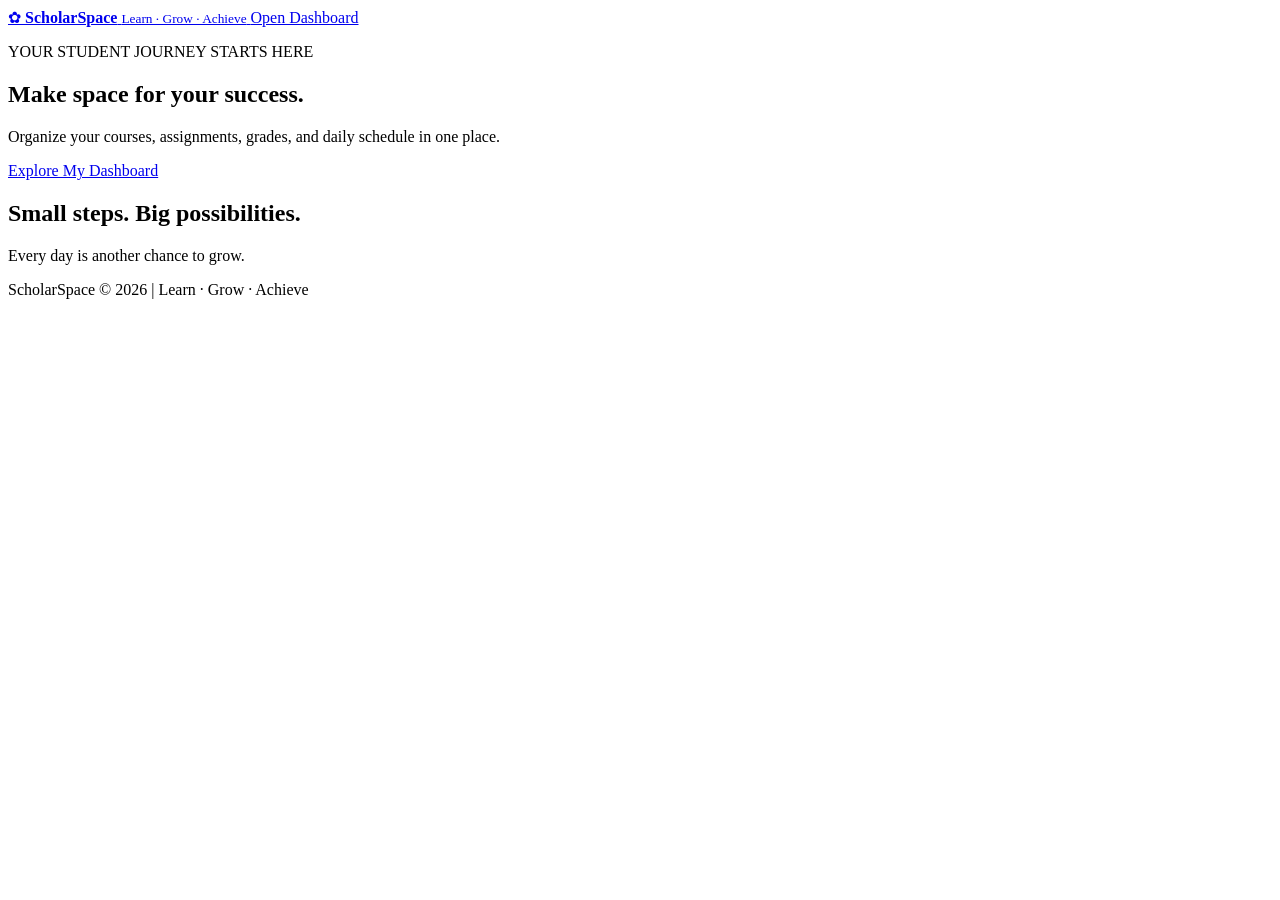
==== index.html @ 622e7e74 "Create ScholarSpace home page structure" ====
<!DOCTYPE html>
<html lang="en">
<head>
    <meta charset="UTF-8">
    <meta name="viewport" content="width=device-width, initial-scale=1.0">
    <title>ScholarSpace | Home</title>
    <link rel="stylesheet" href="style.css">
</head>
<body class="home-page">

    <header class="home-header">
        <a href="index.html" class="brand">
            <span class="brand-icon">✿</span>
            <span>
                <strong>ScholarSpace</strong>
                <small>Learn · Grow · Achieve</small>
            </span>
        </a>

        <a href="dashboard.html" class="nav-button">
            Open Dashboard
        </a>
    </header>

    <main class="home-hero">
        <section class="hero-text">
            <p class="eyebrow">YOUR STUDENT JOURNEY STARTS HERE</p>

            <h1>Make space for your success.</h1>

            <p>
                Organize your courses, assignments, grades, and
                daily schedule in one place.
            </p>

            <a href="dashboard.html" class="primary-button">
                Explore My Dashboard
            </a>
        </section>

        <section class="hero-visual">
            <h2>Small steps. Big possibilities.</h2>
            <p>Every day is another chance to grow.</p>
        </section>
    </main>

    <footer class="home-footer">
        <p>ScholarSpace © 2026 | Learn · Grow · Achieve</p>
    </footer>

</body>
</html>
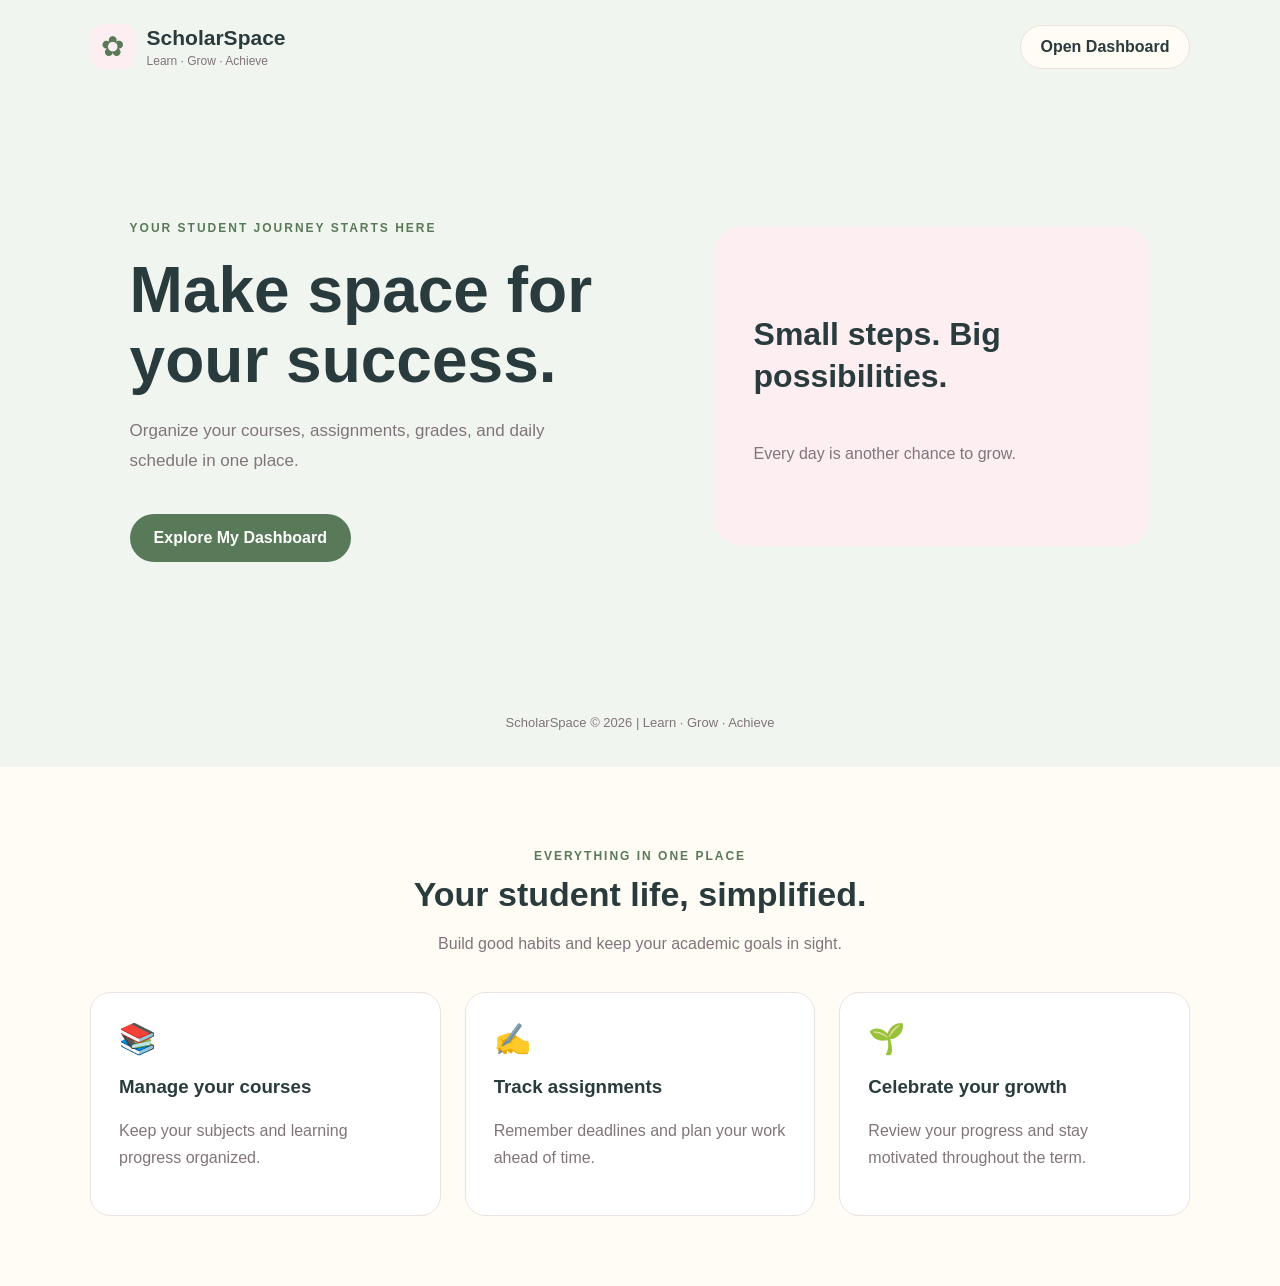
==== commit 305d12d4: "Add home page features and footer" ====
--- a/index.html
+++ b/index.html
@@ -48,6 +48,33 @@
     <footer class="home-footer">
         <p>ScholarSpace © 2026 | Learn · Grow · Achieve</p>
     </footer>
+    <section class="home-features">
+    <div class="section-heading">
+        <p class="eyebrow">EVERYTHING IN ONE PLACE</p>
+        <h2>Your student life, simplified.</h2>
+        <p>Build good habits and keep your academic goals in sight.</p>
+    </div>
+
+    <div class="feature-grid">
+        <article class="feature-card">
+            <span class="feature-icon">📚</span>
+            <h3>Manage your courses</h3>
+            <p>Keep your subjects and learning progress organized.</p>
+        </article>
+
+        <article class="feature-card">
+            <span class="feature-icon">✍️</span>
+            <h3>Track assignments</h3>
+            <p>Remember deadlines and plan your work ahead of time.</p>
+        </article>
+
+        <article class="feature-card">
+            <span class="feature-icon">🌱</span>
+            <h3>Celebrate your growth</h3>
+            <p>Review your progress and stay motivated throughout the term.</p>
+        </article>
+    </div>
+</section>
 
 </body>
 </html>
--- a/style.css
+++ b/style.css
@@ -0,0 +1,205 @@
+/* ScholarSpace — Shared Styles */
+
+:root {
+    --background: #F1F5EF;
+    --cream: #FFFCF5;
+    --blush: #FCEEF1;
+    --sage: #587A58;
+    --text: #293B3C;
+    --muted: #81747A;
+    --border: #EAE3DF;
+}
+
+* {
+    box-sizing: border-box;
+}
+
+body {
+    margin: 0;
+    font-family: Arial, sans-serif;
+    background-color: var(--background);
+    color: var(--text);
+}
+
+a {
+    text-decoration: none;
+    color: inherit;
+}
+
+/* Home page header */
+
+.home-header {
+    display: flex;
+    justify-content: space-between;
+    align-items: center;
+    padding: 24px 7%;
+}
+
+.brand {
+    display: flex;
+    align-items: center;
+    gap: 12px;
+}
+
+.brand-icon {
+    display: flex;
+    align-items: center;
+    justify-content: center;
+    width: 45px;
+    height: 45px;
+    border-radius: 14px;
+    background-color: var(--blush);
+    color: var(--sage);
+    font-size: 28px;
+}
+
+.brand strong {
+    display: block;
+    font-size: 21px;
+}
+
+.brand small {
+    display: block;
+    margin-top: 4px;
+    color: var(--muted);
+    font-size: 12px;
+}
+
+.nav-button {
+    padding: 12px 20px;
+    border: 1px solid var(--border);
+    border-radius: 25px;
+    background-color: var(--cream);
+    font-weight: bold;
+    transition: background-color 0.2s ease;
+}
+
+.nav-button:hover {
+    background-color: var(--blush);
+}
+/* Home page welcome section */
+
+.home-hero {
+    display: grid;
+    grid-template-columns: 1.1fr 0.9fr;
+    align-items: center;
+    gap: 50px;
+    max-width: 1200px;
+    min-height: 65vh;
+    margin: 0 auto;
+    padding: 60px 7%;
+}
+
+.eyebrow {
+    color: var(--sage);
+    font-size: 12px;
+    font-weight: bold;
+    letter-spacing: 2px;
+}
+
+.hero-text h1 {
+    max-width: 550px;
+    margin: 20px 0;
+    font-size: clamp(38px, 5vw, 64px);
+    line-height: 1.1;
+}
+
+.hero-text > p:not(.eyebrow) {
+    max-width: 470px;
+    color: var(--muted);
+    font-size: 17px;
+    line-height: 1.8;
+}
+
+.primary-button {
+    display: inline-block;
+    margin-top: 20px;
+    padding: 15px 24px;
+    border-radius: 30px;
+    background-color: var(--sage);
+    color: white;
+    font-weight: bold;
+    transition: transform 0.2s ease;
+}
+
+.primary-button:hover {
+    transform: translateY(-3px);
+}
+
+.hero-visual {
+    display: flex;
+    flex-direction: column;
+    justify-content: center;
+    min-height: 320px;
+    padding: 40px;
+    border-radius: 28px;
+    background-color: var(--blush);
+}
+
+.hero-visual h2 {
+    max-width: 300px;
+    font-size: 32px;
+    line-height: 1.3;
+}
+
+.hero-visual p {
+    color: var(--muted);
+    line-height: 1.7;
+}
+/* Home page feature cards and footer */
+
+.home-features {
+    padding: 70px 7%;
+    background-color: var(--cream);
+}
+
+.section-heading {
+    max-width: 650px;
+    margin: 0 auto 35px;
+    text-align: center;
+}
+
+.section-heading h2 {
+    margin: 12px 0;
+    font-size: 34px;
+}
+
+.section-heading > p:last-child {
+    color: var(--muted);
+    line-height: 1.7;
+}
+
+.feature-grid {
+    display: grid;
+    grid-template-columns: repeat(3, minmax(0, 1fr));
+    gap: 24px;
+    max-width: 1100px;
+    margin: 0 auto;
+}
+
+.feature-card {
+    padding: 28px;
+    border: 1px solid var(--border);
+    border-radius: 20px;
+    background-color: white;
+}
+
+.feature-icon {
+    font-size: 30px;
+}
+
+.feature-card h3 {
+    margin-top: 20px;
+}
+
+.feature-card p {
+    color: var(--muted);
+    line-height: 1.7;
+}
+
+.home-footer {
+    padding: 24px;
+    color: var(--muted);
+    text-align: center;
+    font-size: 13px;
+}
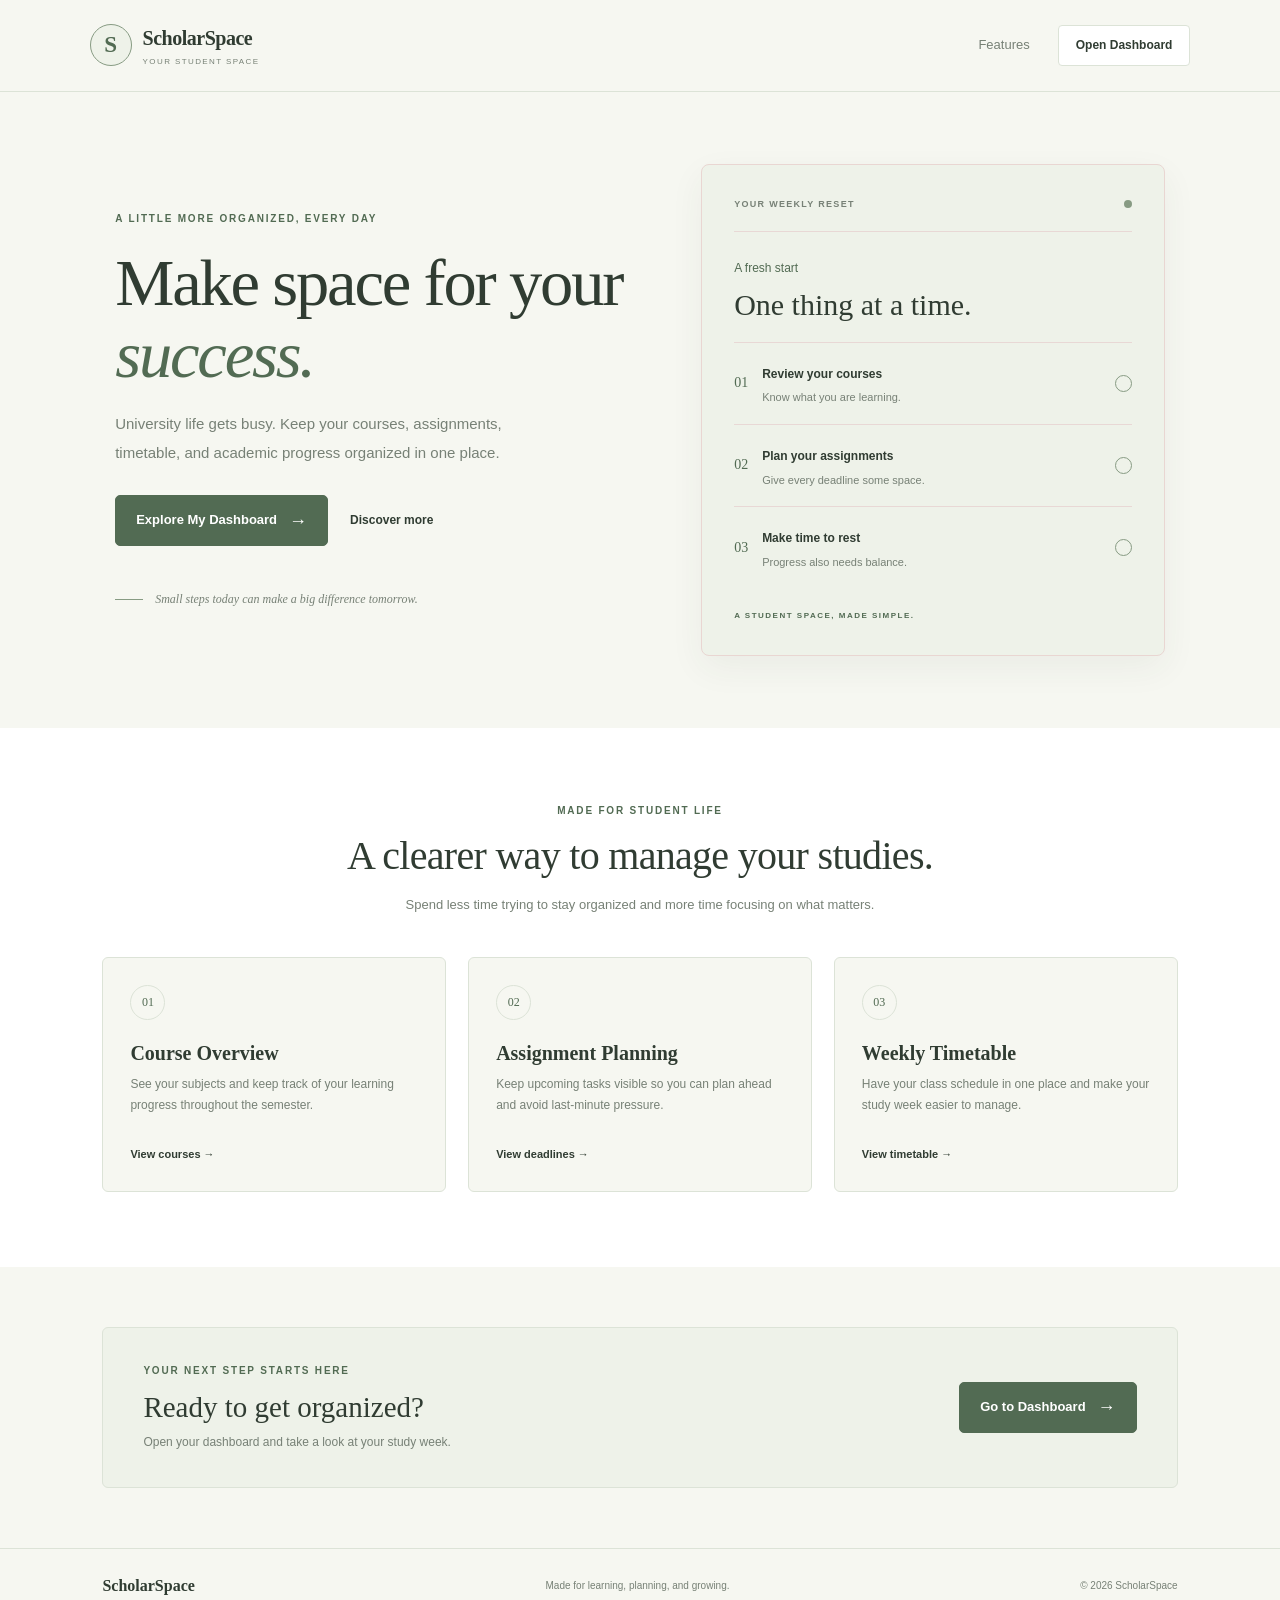
==== commit d325a927: "Update website theme to sage green" ====
--- a/index.html
+++ b/index.html
@@ -4,6 +4,7 @@
 <head>
     <meta charset="UTF-8">
     <meta name="viewport" content="width=device-width, initial-scale=1.0">
+    <meta name="description" content="ScholarSpace helps students organize courses, assignments, and academic goals.">
     <title>ScholarSpace | Home</title>
     <link rel="stylesheet" href="style.css">
 </head>
@@ -11,70 +12,153 @@
 
     <header class="home-header">
         <a href="index.html" class="brand">
-            <span class="brand-icon">✿</span>
-            <span>
+            <span class="brand-mark">S</span>
+            <span class="brand-copy">
                 <strong>ScholarSpace</strong>
-                <small>Learn · Grow · Achieve</small>
+                <small>YOUR STUDENT SPACE</small>
             </span>
         </a>
 
-        <a href="dashboard.html" class="nav-button">
-            Open Dashboard
-        </a>
+        <nav class="home-nav" aria-label="Main navigation">
+            <a href="#features">Features</a>
+            <a href="dashboard.html" class="nav-button">Open Dashboard</a>
+        </nav>
     </header>
 
-    <main class="home-hero">
-        <section class="hero-text">
-            <p class="eyebrow">YOUR STUDENT JOURNEY STARTS HERE</p>
+    <main>
+        <section class="home-hero">
+            <div class="hero-text">
+                <p class="eyebrow">A LITTLE MORE ORGANIZED, EVERY DAY</p>
 
-            <h1>Make space for your success.</h1>
+                <h1>Make space for your <span>success.</span></h1>
 
-            <p>
-                Organize your courses, assignments, grades, and
-                daily schedule in one place.
-            </p>
+                <p class="hero-description">
+                    University life gets busy. Keep your courses, assignments,
+                    timetable, and academic progress organized in one place.
+                </p>
 
-            <a href="dashboard.html" class="primary-button">
-                Explore My Dashboard
-            </a>
+                <div class="hero-actions">
+                    <a href="dashboard.html" class="primary-button">
+                        Explore My Dashboard
+                        <span aria-hidden="true">&rarr;</span>
+                    </a>
+                    <a href="#features" class="text-link">Discover more</a>
+                </div>
+
+                <div class="hero-note">
+                    <span class="note-line"></span>
+                    <p>Small steps today can make a big difference tomorrow.</p>
+                </div>
+            </div>
+
+            <div class="hero-visual">
+                <div class="visual-topline">
+                    <span>YOUR WEEKLY RESET</span>
+                    <span class="status-dot"></span>
+                </div>
+
+                <div class="visual-heading">
+                    <p>A fresh start</p>
+                    <h2>One thing at a time.</h2>
+                </div>
+
+                <div class="visual-task">
+                    <span class="task-number">01</span>
+                    <div>
+                        <strong>Review your courses</strong>
+                        <p>Know what you are learning.</p>
+                    </div>
+                    <span class="task-check" aria-hidden="true"></span>
+                </div>
+
+                <div class="visual-task">
+                    <span class="task-number">02</span>
+                    <div>
+                        <strong>Plan your assignments</strong>
+                        <p>Give every deadline some space.</p>
+                    </div>
+                    <span class="task-check" aria-hidden="true"></span>
+                </div>
+
+                <div class="visual-task">
+                    <span class="task-number">03</span>
+                    <div>
+                        <strong>Make time to rest</strong>
+                        <p>Progress also needs balance.</p>
+                    </div>
+                    <span class="task-check" aria-hidden="true"></span>
+                </div>
+
+                <p class="visual-footer">A STUDENT SPACE, MADE SIMPLE.</p>
+            </div>
         </section>
 
-        <section class="hero-visual">
-            <h2>Small steps. Big possibilities.</h2>
-            <p>Every day is another chance to grow.</p>
+        <section class="home-features" id="features">
+            <div class="section-heading">
+                <p class="eyebrow">MADE FOR STUDENT LIFE</p>
+                <h2>A clearer way to manage your studies.</h2>
+                <p>
+                    Spend less time trying to stay organized and more time
+                    focusing on what matters.
+                </p>
+            </div>
+
+            <div class="feature-grid">
+                <article class="feature-card">
+                    <span class="feature-number">01</span>
+                    <h3>Course Overview</h3>
+                    <p>
+                        See your subjects and keep track of your learning
+                        progress throughout the semester.
+                    </p>
+                    <a href="dashboard.html#courses" class="feature-link">
+                        View courses &rarr;
+                    </a>
+                </article>
+
+                <article class="feature-card">
+                    <span class="feature-number">02</span>
+                    <h3>Assignment Planning</h3>
+                    <p>
+                        Keep upcoming tasks visible so you can plan ahead
+                        and avoid last-minute pressure.
+                    </p>
+                    <a href="dashboard.html#assignments" class="feature-link">
+                        View deadlines &rarr;
+                    </a>
+                </article>
+
+                <article class="feature-card">
+                    <span class="feature-number">03</span>
+                    <h3>Weekly Timetable</h3>
+                    <p>
+                        Have your class schedule in one place and make
+                        your study week easier to manage.
+                    </p>
+                    <a href="dashboard.html#timetable" class="feature-link">
+                        View timetable &rarr;
+                    </a>
+                </article>
+            </div>
+        </section>
+
+        <section class="home-cta">
+            <div>
+                <p class="eyebrow">YOUR NEXT STEP STARTS HERE</p>
+                <h2>Ready to get organized?</h2>
+                <p>Open your dashboard and take a look at your study week.</p>
+            </div>
+            <a href="dashboard.html" class="primary-button">
+                Go to Dashboard <span aria-hidden="true">&rarr;</span>
+            </a>
         </section>
     </main>
 
     <footer class="home-footer">
-        <p>ScholarSpace © 2026 | Learn · Grow · Achieve</p>
+        <a href="index.html" class="footer-brand">ScholarSpace</a>
+        <p>Made for learning, planning, and growing.</p>
+        <span>&copy; 2026 ScholarSpace</span>
     </footer>
-    <section class="home-features">
-    <div class="section-heading">
-        <p class="eyebrow">EVERYTHING IN ONE PLACE</p>
-        <h2>Your student life, simplified.</h2>
-        <p>Build good habits and keep your academic goals in sight.</p>
-    </div>
-
-    <div class="feature-grid">
-        <article class="feature-card">
-            <span class="feature-icon">📚</span>
-            <h3>Manage your courses</h3>
-            <p>Keep your subjects and learning progress organized.</p>
-        </article>
-
-        <article class="feature-card">
-            <span class="feature-icon">✍️</span>
-            <h3>Track assignments</h3>
-            <p>Remember deadlines and plan your work ahead of time.</p>
-        </article>
-
-        <article class="feature-card">
-            <span class="feature-icon">🌱</span>
-            <h3>Celebrate your growth</h3>
-            <p>Review your progress and stay motivated throughout the term.</p>
-        </article>
-    </div>
-</section>
 
 </body>
 </html>
--- a/style.css
+++ b/style.css
@@ -1,205 +1,1424 @@
-/* ScholarSpace — Shared Styles */
+
+/* ========================================
+   SCHOLARSPACE
+   Warm cream and blush pink theme
+   ======================================== */
 
 :root {
-    --background: #F1F5EF;
-    --cream: #FFFCF5;
-    --blush: #FCEEF1;
-    --sage: #587A58;
-    --text: #293B3C;
-    --muted: #81747A;
-    --border: #EAE3DF;
+    --cream: #F6F7F1;
+    --cream-dark: #E8EDE3;
+    --blush: #DCE5D8;
+    --blush-light: #EEF2E9;
+    --rose: #879B83;
+    --rose-dark: #526B53;
+    --brown: #303C32;
+    --muted: #778176;
+    --border: #DCE3D7;
+    --white: #FFFFFF;
+    --success-bg: #E8EDE3;
+    --shadow: 0 12px 35px rgba(48, 60, 50, 0.06);
 }
 
 * {
     box-sizing: border-box;
 }
 
+html {
+    scroll-behavior: smooth;
+    scroll-padding-top: 24px;
+}
+
 body {
     margin: 0;
-    font-family: Arial, sans-serif;
-    background-color: var(--background);
-    color: var(--text);
+    font-family: Arial, Helvetica, sans-serif;
+    background-color: var(--cream);
+    color: var(--brown);
+    line-height: 1.6;
 }
 
 a {
+    color: inherit;
     text-decoration: none;
-    color: inherit;
-}
-
-/* Home page header */
+}
+
+button,
+input,
+textarea,
+select {
+    font: inherit;
+}
+
+a:focus-visible {
+    outline: 2px solid var(--rose-dark);
+    outline-offset: 4px;
+}
+
+h1,
+h2,
+h3,
+p {
+    overflow-wrap: break-word;
+}
+
+h1,
+h2,
+h3 {
+    line-height: 1.25;
+}
+
+p {
+    margin-top: 0;
+}
+
+.eyebrow {
+    margin: 0;
+    color: var(--rose-dark);
+    font-size: 10px;
+    font-weight: 700;
+    letter-spacing: 1.8px;
+}
+
+.primary-button {
+    display: inline-flex;
+    align-items: center;
+    justify-content: center;
+    gap: 12px;
+    padding: 14px 20px;
+    border: 1px solid var(--rose-dark);
+    border-radius: 5px;
+    background-color: var(--rose-dark);
+    color: var(--white);
+    font-size: 13px;
+    font-weight: 700;
+    transition: background-color 0.2s ease, transform 0.2s ease;
+}
+
+.primary-button:hover {
+    background-color: var(--brown);
+    border-color: var(--brown);
+    transform: translateY(-2px);
+}
+
+.primary-button span {
+    font-size: 18px;
+    line-height: 1;
+}
+
+.brand {
+    display: inline-flex;
+    align-items: center;
+    gap: 11px;
+}
+
+.brand-mark {
+    display: grid;
+    place-items: center;
+    width: 42px;
+    height: 42px;
+    border: 1px solid var(--rose);
+    border-radius: 50%;
+    background-color: var(--blush-light);
+    color: var(--rose-dark);
+    font-family: Georgia, "Times New Roman", serif;
+    font-size: 23px;
+    font-weight: 700;
+}
+
+.brand-copy strong,
+.brand-copy small {
+    display: block;
+}
+
+.brand-copy strong {
+    font-family: Georgia, "Times New Roman", serif;
+    font-size: 20px;
+    font-weight: 600;
+    letter-spacing: -0.5px;
+}
+
+.brand-copy small {
+    margin-top: 2px;
+    color: var(--muted);
+    font-size: 8px;
+    letter-spacing: 1.4px;
+}
+
+/* ========================================
+   HOME PAGE HEADER
+   ======================================== */
 
 .home-header {
     display: flex;
+    align-items: center;
     justify-content: space-between;
-    align-items: center;
-    padding: 24px 7%;
-}
-
-.brand {
-    display: flex;
-    align-items: center;
-    gap: 12px;
-}
-
-.brand-icon {
-    display: flex;
+    gap: 24px;
+    padding: 22px 7%;
+    border-bottom: 1px solid var(--border);
+    background-color: var(--cream);
+}
+
+.home-nav {
+    display: flex;
+    align-items: center;
+    gap: 28px;
+}
+
+.home-nav > a:first-child {
+    color: var(--muted);
+    font-size: 13px;
+}
+
+.home-nav > a:first-child:hover {
+    color: var(--rose-dark);
+}
+
+.nav-button {
+    display: inline-flex;
     align-items: center;
     justify-content: center;
-    width: 45px;
-    height: 45px;
-    border-radius: 14px;
-    background-color: var(--blush);
-    color: var(--sage);
-    font-size: 28px;
-}
-
-.brand strong {
-    display: block;
-    font-size: 21px;
-}
-
-.brand small {
-    display: block;
-    margin-top: 4px;
-    color: var(--muted);
+    padding: 10px 17px;
+    border: 1px solid var(--border);
+    border-radius: 4px;
+    background-color: var(--white);
     font-size: 12px;
-}
-
-.nav-button {
-    padding: 12px 20px;
-    border: 1px solid var(--border);
-    border-radius: 25px;
-    background-color: var(--cream);
-    font-weight: bold;
-    transition: background-color 0.2s ease;
+    font-weight: 700;
+    transition: border-color 0.2s ease, background-color 0.2s ease;
 }
 
 .nav-button:hover {
-    background-color: var(--blush);
-}
-/* Home page welcome section */
+    border-color: var(--rose);
+    background-color: var(--blush-light);
+}
+
+/* ========================================
+   HOME PAGE HERO
+   ======================================== */
 
 .home-hero {
     display: grid;
-    grid-template-columns: 1.1fr 0.9fr;
-    align-items: center;
-    gap: 50px;
-    max-width: 1200px;
-    min-height: 65vh;
+    grid-template-columns: 1.05fr 0.95fr;
+    align-items: center;
+    gap: 7%;
+    max-width: 1440px;
+    min-height: 570px;
     margin: 0 auto;
-    padding: 60px 7%;
-}
-
-.eyebrow {
-    color: var(--sage);
+    padding: 72px 9%;
+}
+
+.hero-text h1 {
+    max-width: 580px;
+    margin: 20px 0;
+    font-family: Georgia, "Times New Roman", serif;
+    font-size: clamp(42px, 5.2vw, 68px);
+    font-weight: 500;
+    letter-spacing: -2.2px;
+    line-height: 1.08;
+}
+
+.hero-text h1 span {
+    color: var(--rose-dark);
+    font-style: italic;
+}
+
+.hero-description {
+    max-width: 450px;
+    margin-bottom: 0;
+    color: var(--muted);
+    font-size: 15px;
+    line-height: 1.9;
+}
+
+.hero-actions {
+    display: flex;
+    align-items: center;
+    flex-wrap: wrap;
+    gap: 22px;
+    margin-top: 28px;
+}
+
+.text-link {
+    color: var(--brown);
     font-size: 12px;
-    font-weight: bold;
-    letter-spacing: 2px;
-}
-
-.hero-text h1 {
-    max-width: 550px;
-    margin: 20px 0;
-    font-size: clamp(38px, 5vw, 64px);
-    line-height: 1.1;
-}
-
-.hero-text > p:not(.eyebrow) {
-    max-width: 470px;
-    color: var(--muted);
-    font-size: 17px;
-    line-height: 1.8;
-}
-
-.primary-button {
-    display: inline-block;
-    margin-top: 20px;
-    padding: 15px 24px;
-    border-radius: 30px;
-    background-color: var(--sage);
-    color: white;
-    font-weight: bold;
-    transition: transform 0.2s ease;
-}
-
-.primary-button:hover {
-    transform: translateY(-3px);
-}
+    font-weight: 700;
+}
+
+.text-link:hover,
+.feature-link:hover {
+    color: var(--rose-dark);
+}
+
+.hero-note {
+    display: flex;
+    align-items: center;
+    gap: 12px;
+    margin-top: 44px;
+}
+
+.note-line {
+    width: 28px;
+    height: 1px;
+    background-color: var(--rose);
+}
+
+.hero-note p {
+    margin: 0;
+    color: var(--muted);
+    font-family: Georgia, "Times New Roman", serif;
+    font-size: 12px;
+    font-style: italic;
+}
+
+/* Home page decorative planning card */
 
 .hero-visual {
-    display: flex;
-    flex-direction: column;
-    justify-content: center;
-    min-height: 320px;
-    padding: 40px;
-    border-radius: 28px;
-    background-color: var(--blush);
-}
-
-.hero-visual h2 {
-    max-width: 300px;
-    font-size: 32px;
-    line-height: 1.3;
-}
-
-.hero-visual p {
-    color: var(--muted);
-    line-height: 1.7;
-}
-/* Home page feature cards and footer */
+    padding: 32px;
+    border: 1px solid #E9D6D2;
+    border-radius: 8px;
+    background-color: var(--blush-light);
+    box-shadow: var(--shadow);
+}
+
+.visual-topline {
+    display: flex;
+    align-items: center;
+    justify-content: space-between;
+    padding-bottom: 20px;
+    border-bottom: 1px solid #E8D8D5;
+    color: var(--muted);
+    font-size: 9px;
+    font-weight: 700;
+    letter-spacing: 1.3px;
+}
+
+.status-dot {
+    width: 8px;
+    height: 8px;
+    border-radius: 50%;
+    background-color: var(--rose);
+}
+
+.visual-heading {
+    padding: 27px 0 18px;
+}
+
+.visual-heading p {
+    margin-bottom: 8px;
+    color: var(--rose-dark);
+    font-size: 12px;
+}
+
+.visual-heading h2 {
+    margin: 0;
+    font-family: Georgia, "Times New Roman", serif;
+    font-size: 30px;
+    font-weight: 500;
+}
+
+.visual-task {
+    display: flex;
+    align-items: center;
+    gap: 14px;
+    padding: 17px 0;
+    border-top: 1px solid #E8D8D5;
+}
+
+.task-number {
+    color: var(--rose-dark);
+    font-family: Georgia, "Times New Roman", serif;
+    font-size: 14px;
+}
+
+.visual-task > div {
+    flex: 1;
+}
+
+.visual-task strong {
+    font-size: 12px;
+    font-weight: 700;
+}
+
+.visual-task p {
+    margin: 4px 0 0;
+    color: var(--muted);
+    font-size: 11px;
+}
+
+.task-check {
+    width: 17px;
+    height: 17px;
+    border: 1px solid var(--rose);
+    border-radius: 50%;
+}
+
+.visual-footer {
+    margin: 22px 0 0;
+    color: var(--rose-dark);
+    font-size: 8px;
+    font-weight: 700;
+    letter-spacing: 1.5px;
+}
+
+/* ========================================
+   HOME PAGE FEATURES
+   ======================================== */
 
 .home-features {
-    padding: 70px 7%;
-    background-color: var(--cream);
+    padding: 75px 8%;
+    background-color: var(--white);
 }
 
 .section-heading {
-    max-width: 650px;
-    margin: 0 auto 35px;
+    max-width: 620px;
+    margin: 0 auto 40px;
     text-align: center;
 }
 
 .section-heading h2 {
     margin: 12px 0;
-    font-size: 34px;
+    font-family: Georgia, "Times New Roman", serif;
+    font-size: clamp(29px, 3.5vw, 40px);
+    font-weight: 500;
+    letter-spacing: -0.7px;
 }
 
 .section-heading > p:last-child {
-    color: var(--muted);
-    line-height: 1.7;
+    max-width: 490px;
+    margin: 0 auto;
+    color: var(--muted);
+    font-size: 13px;
+    line-height: 1.8;
 }
 
 .feature-grid {
     display: grid;
     grid-template-columns: repeat(3, minmax(0, 1fr));
+    gap: 22px;
+    max-width: 1150px;
+    margin: 0 auto;
+}
+
+.feature-card {
+    display: flex;
+    flex-direction: column;
+    align-items: flex-start;
+    min-height: 235px;
+    padding: 27px;
+    border: 1px solid var(--border);
+    border-radius: 6px;
+    background-color: var(--cream);
+    transition: transform 0.2s ease, box-shadow 0.2s ease;
+}
+
+.feature-card:hover {
+    transform: translateY(-3px);
+    box-shadow: var(--shadow);
+}
+
+.feature-number {
+    display: grid;
+    place-items: center;
+    width: 35px;
+    height: 35px;
+    border: 1px solid var(--border);
+    border-radius: 50%;
+    color: var(--rose-dark);
+    font-family: Georgia, "Times New Roman", serif;
+    font-size: 12px;
+}
+
+.feature-card h3 {
+    margin: 21px 0 8px;
+    font-family: Georgia, "Times New Roman", serif;
+    font-size: 20px;
+    font-weight: 600;
+}
+
+.feature-card p {
+    margin-bottom: 20px;
+    color: var(--muted);
+    font-size: 12px;
+    line-height: 1.8;
+}
+
+.feature-link {
+    margin-top: auto;
+    color: var(--brown);
+    font-size: 11px;
+    font-weight: 700;
+}
+
+/* Home page call to action */
+
+.home-cta {
+    display: flex;
+    align-items: center;
+    justify-content: space-between;
+    gap: 28px;
+    margin: 60px 8%;
+    padding: 35px 40px;
+    border: 1px solid var(--border);
+    border-radius: 6px;
+    background-color: var(--blush-light);
+}
+
+.home-cta h2 {
+    margin: 10px 0 8px;
+    font-family: Georgia, "Times New Roman", serif;
+    font-size: 29px;
+    font-weight: 500;
+}
+
+.home-cta p:last-child {
+    margin: 0;
+    color: var(--muted);
+    font-size: 12px;
+}
+
+.home-cta .primary-button {
+    flex-shrink: 0;
+}
+
+.home-footer {
+    display: flex;
+    align-items: center;
+    justify-content: space-between;
+    gap: 18px;
+    padding: 24px 8%;
+    border-top: 1px solid var(--border);
+}
+
+.footer-brand {
+    font-family: Georgia, "Times New Roman", serif;
+    font-size: 16px;
+    font-weight: 700;
+}
+
+.home-footer p,
+.home-footer > span {
+    margin: 0;
+    color: var(--muted);
+    font-size: 10px;
+}
+
+/* ========================================
+   DASHBOARD PAGE LAYOUT
+   ======================================== */
+
+.dashboard-page {
+    background-color: #FCF7F1;
+}
+
+.dashboard-layout {
+    display: grid;
+    grid-template-columns: 235px minmax(0, 1fr);
+    min-height: 100vh;
+}
+
+/* Sidebar */
+
+.sidebar {
+    display: flex;
+    flex-direction: column;
+    min-height: 100%;
+    padding: 28px 18px 20px;
+    border-right: 1px solid var(--border);
+    background-color: var(--cream);
+}
+
+.sidebar-brand {
+    padding: 0 5px 30px;
+}
+
+.sidebar-brand .brand-copy strong {
+    font-size: 18px;
+}
+
+.sidebar-brand .brand-copy small {
+    font-size: 7px;
+}
+
+.sidebar-label {
+    margin: 12px 10px 14px;
+    color: #A1928C;
+    font-size: 9px;
+    font-weight: 700;
+    letter-spacing: 1.4px;
+}
+
+.sidebar-nav {
+    display: flex;
+    flex-direction: column;
+    gap: 6px;
+}
+
+.sidebar-link {
+    display: flex;
+    align-items: center;
+    gap: 12px;
+    padding: 12px 10px;
+    border-radius: 4px;
+    color: var(--muted);
+    font-size: 12px;
+    transition: color 0.2s ease, background-color 0.2s ease;
+}
+
+.sidebar-link:hover,
+.sidebar-link.active {
+    background-color: var(--blush-light);
+    color: var(--rose-dark);
+}
+
+.sidebar-link.active {
+    font-weight: 700;
+}
+
+.nav-symbol {
+    display: grid;
+    place-items: center;
+    width: 27px;
+    height: 27px;
+    border: 1px solid var(--border);
+    border-radius: 4px;
+    background-color: var(--white);
+    color: var(--rose-dark);
+    font-size: 9px;
+}
+
+.sidebar-bottom {
+    margin-top: auto;
+    padding-top: 40px;
+}
+
+.sidebar-note {
+    position: relative;
+    overflow: hidden;
+    padding: 20px 15px;
+    border: 1px solid var(--border);
+    border-radius: 5px;
+    background-color: var(--blush-light);
+}
+
+.note-label {
+    color: var(--rose-dark);
+    font-size: 8px;
+    font-weight: 700;
+    letter-spacing: 1px;
+}
+
+.sidebar-note p {
+    margin: 12px 0 0;
+    font-family: Georgia, "Times New Roman", serif;
+    font-size: 16px;
+    line-height: 1.6;
+}
+
+.note-decoration {
+    position: absolute;
+    right: -18px;
+    bottom: -24px;
+    width: 65px;
+    height: 65px;
+    border: 1px solid #DDBDC0;
+    border-radius: 50%;
+}
+
+.back-home {
+    display: block;
+    margin-top: 22px;
+    padding: 10px;
+    color: var(--muted);
+    font-size: 11px;
+}
+
+.back-home:hover {
+    color: var(--rose-dark);
+}
+
+/* Dashboard top bar */
+
+.dashboard-main {
+    min-width: 0;
+}
+
+.dashboard-topbar {
+    display: flex;
+    align-items: center;
+    justify-content: space-between;
+    gap: 20px;
+    min-height: 85px;
+    padding: 16px 4%;
+    border-bottom: 1px solid var(--border);
+    background-color: var(--cream);
+}
+
+.breadcrumb {
+    margin: 0 0 5px;
+    color: var(--muted);
+    font-size: 10px;
+}
+
+.topbar-date {
+    margin: 0;
+    color: var(--rose-dark);
+    font-size: 9px;
+    font-weight: 700;
+    letter-spacing: 1.2px;
+}
+
+.profile-summary {
+    display: flex;
+    align-items: center;
+    gap: 11px;
+}
+
+.profile-avatar {
+    display: grid;
+    place-items: center;
+    width: 39px;
+    height: 39px;
+    border: 1px solid var(--rose);
+    border-radius: 50%;
+    background-color: var(--blush);
+    color: var(--rose-dark);
+    font-family: Georgia, "Times New Roman", serif;
+    font-size: 17px;
+}
+
+.profile-summary strong,
+.profile-summary span {
+    display: block;
+}
+
+.profile-summary strong {
+    font-size: 11px;
+}
+
+.profile-summary span {
+    margin-top: 3px;
+    color: var(--muted);
+    font-size: 10px;
+}
+
+/* Dashboard content */
+
+.dashboard-content {
+    max-width: 1500px;
+    margin: 0 auto;
+    padding: 34px 4%;
+}
+
+.dashboard-welcome {
+    display: flex;
+    align-items: center;
+    justify-content: space-between;
+    gap: 25px;
+    margin-bottom: 28px;
+}
+
+.dashboard-welcome h1 {
+    margin: 10px 0;
+    font-family: Georgia, "Times New Roman", serif;
+    font-size: clamp(28px, 3vw, 38px);
+    font-weight: 500;
+    letter-spacing: -0.8px;
+}
+
+.dashboard-welcome > div > p:last-child {
+    margin: 0;
+    color: var(--muted);
+    font-size: 12px;
+    line-height: 1.7;
+}
+
+.dashboard-welcome .primary-button {
+    flex-shrink: 0;
+}
+
+/* Statistics cards */
+
+.dashboard-stats {
+    display: grid;
+    grid-template-columns: repeat(4, minmax(0, 1fr));
+    gap: 15px;
+}
+
+.stat-card {
+    min-width: 0;
+    padding: 20px;
+    border: 1px solid var(--border);
+    border-radius: 5px;
+    background-color: var(--white);
+}
+
+.stat-topline {
+    display: flex;
+    align-items: center;
+    justify-content: space-between;
+    gap: 6px;
+    color: var(--muted);
+    font-size: 10px;
+}
+
+.stat-index {
+    color: var(--rose);
+    font-size: 9px;
+}
+
+.stat-card h2 {
+    margin: 18px 0 5px;
+    font-family: Georgia, "Times New Roman", serif;
+    font-size: 34px;
+    font-weight: 500;
+    letter-spacing: -1px;
+}
+
+.stat-percent {
+    color: var(--rose-dark);
+    font-size: 19px;
+}
+
+.stat-card > p {
+    margin: 0;
+    color: var(--muted);
+    font-size: 10px;
+}
+
+/* Dashboard section headings */
+
+.content-section {
+    margin-top: 40px;
+}
+
+.section-title {
+    display: flex;
+    align-items: center;
+    justify-content: space-between;
+    gap: 16px;
+    margin-bottom: 20px;
+}
+
+.section-title h2 {
+    margin: 7px 0 0;
+    font-family: Georgia, "Times New Roman", serif;
+    font-size: 25px;
+    font-weight: 500;
+}
+
+.section-meta {
+    padding: 7px 10px;
+    border: 1px solid var(--border);
+    border-radius: 3px;
+    color: var(--muted);
+    font-size: 9px;
+    font-weight: 700;
+    letter-spacing: 0.7px;
+}
+
+/* Course cards and progress bars */
+
+.courses-grid {
+    display: grid;
+    grid-template-columns: repeat(3, minmax(0, 1fr));
+    gap: 15px;
+}
+
+.course-card {
+    min-width: 0;
+    padding: 20px;
+    border: 1px solid var(--border);
+    border-radius: 5px;
+    background-color: var(--white);
+    transition: border-color 0.2s ease, transform 0.2s ease;
+}
+
+.course-card:hover {
+    transform: translateY(-2px);
+    border-color: #D7B3B5;
+}
+
+.course-card-top {
+    display: flex;
+    align-items: center;
+    justify-content: space-between;
+    gap: 8px;
+}
+
+.course-code {
+    display: grid;
+    place-items: center;
+    width: 37px;
+    height: 37px;
+    border: 1px solid #E7C9CA;
+    border-radius: 4px;
+    background-color: var(--blush-light);
+    color: var(--rose-dark);
+    font-family: Georgia, "Times New Roman", serif;
+    font-size: 13px;
+    font-weight: 700;
+}
+
+.course-code-alt {
+    background-color: #F5E9E0;
+    border-color: #E5D3C4;
+    color: #896A57;
+}
+
+.course-code-deep {
+    background-color: #F0E3E3;
+    border-color: #DFC8CA;
+    color: #79555A;
+}
+
+.course-status {
+    color: var(--muted);
+    font-size: 9px;
+}
+
+.course-card h3 {
+    margin: 17px 0 6px;
+    font-size: 13px;
+    font-weight: 700;
+}
+
+.course-description {
+    min-height: 32px;
+    margin: 0;
+    color: var(--muted);
+    font-size: 10px;
+    line-height: 1.6;
+}
+
+.progress-info {
+    display: flex;
+    align-items: center;
+    justify-content: space-between;
+    gap: 10px;
+    margin: 18px 0 8px;
+    font-size: 10px;
+}
+
+.progress-info span {
+    color: var(--muted);
+}
+
+.progress-info strong {
+    color: var(--rose-dark);
+}
+
+.progress-track {
+    height: 5px;
+    overflow: hidden;
+    border-radius: 5px;
+    background-color: #F0E7E1;
+}
+
+.progress-fill {
+    height: 100%;
+    border-radius: 5px;
+    background-color: var(--rose);
+}
+
+/* Timetable and right column */
+
+.dashboard-lower {
+    display: grid;
+    grid-template-columns: minmax(0, 1.15fr) minmax(0, 0.85fr);
+    align-items: start;
+    gap: 18px;
+    margin-top: 30px;
+}
+
+.panel {
+    min-width: 0;
+    padding: 22px;
+    border: 1px solid var(--border);
+    border-radius: 5px;
+    background-color: var(--white);
+}
+
+.panel .section-title {
+    margin-bottom: 18px;
+}
+
+.panel .section-title h2 {
+    font-size: 22px;
+}
+
+.schedule-list {
+    display: flex;
+    flex-direction: column;
+}
+
+.schedule-item {
+    display: flex;
+    align-items: center;
+    gap: 13px;
+    padding: 14px 0;
+    border-bottom: 1px solid #F0E6DF;
+}
+
+.schedule-item:last-child {
+    border-bottom: none;
+}
+
+.day-label {
+    display: grid;
+    place-items: center;
+    flex-shrink: 0;
+    width: 43px;
+    height: 43px;
+    border: 1px solid var(--border);
+    border-radius: 4px;
+    background-color: var(--blush-light);
+    color: var(--rose-dark);
+    font-size: 9px;
+    font-weight: 700;
+}
+
+.schedule-details {
+    min-width: 0;
+}
+
+.schedule-details strong,
+.deadline-item strong,
+.activity-item strong {
+    display: block;
+    font-size: 11px;
+    line-height: 1.5;
+}
+
+.schedule-details p,
+.deadline-item p,
+.activity-item p {
+    margin: 4px 0 0;
+    color: var(--muted);
+    font-size: 10px;
+    line-height: 1.6;
+}
+
+.right-column {
+    display: flex;
+    flex-direction: column;
+    gap: 18px;
+}
+
+/* Upcoming deadlines */
+
+.deadline-item {
+    display: flex;
+    align-items: flex-start;
+    gap: 12px;
+    padding: 14px 0;
+    border-bottom: 1px solid #F0E6DF;
+}
+
+.deadline-item:first-child {
+    padding-top: 3px;
+}
+
+.deadline-item:last-child {
+    padding-bottom: 3px;
+    border-bottom: none;
+}
+
+.deadline-marker {
+    flex-shrink: 0;
+    width: 8px;
+    height: 8px;
+    margin-top: 5px;
+    border: 2px solid var(--rose);
+    border-radius: 50%;
+}
+
+.deadline-date {
+    display: inline-block;
+    margin-top: 8px;
+    color: var(--rose-dark);
+    font-size: 9px;
+    font-weight: 700;
+}
+
+/* Recent activity */
+
+.activity-panel .section-title {
+    margin-bottom: 8px;
+}
+
+.activity-item {
+    display: flex;
+    gap: 12px;
+    padding: 12px 0;
+}
+
+.activity-line {
+    flex-shrink: 0;
+    width: 3px;
+    min-height: 38px;
+    border-radius: 3px;
+    background-color: var(--blush);
+}
+
+.activity-time {
+    display: inline-block;
+    margin-top: 5px;
+    color: var(--muted);
+    font-size: 9px;
+}
+
+/* Encouragement section */
+
+.encouragement-card {
+    display: flex;
+    align-items: center;
+    justify-content: space-between;
     gap: 24px;
-    max-width: 1100px;
-    margin: 0 auto;
-}
-
-.feature-card {
-    padding: 28px;
-    border: 1px solid var(--border);
-    border-radius: 20px;
-    background-color: white;
-}
-
-.feature-icon {
-    font-size: 30px;
-}
-
-.feature-card h3 {
-    margin-top: 20px;
-}
-
-.feature-card p {
-    color: var(--muted);
+    margin-top: 24px;
+    padding: 25px 28px;
+    border: 1px solid #E8D1D1;
+    border-radius: 5px;
+    background-color: var(--blush-light);
+}
+
+.encouragement-card h2 {
+    margin: 8px 0;
+    font-family: Georgia, "Times New Roman", serif;
+    font-size: 25px;
+    font-weight: 500;
+}
+
+.encouragement-card p:last-child {
+    margin: 0;
+    color: var(--muted);
+    font-size: 11px;
     line-height: 1.7;
 }
 
-.home-footer {
-    padding: 24px;
-    color: var(--muted);
-    text-align: center;
-    font-size: 13px;
-}+.encouragement-mark {
+    flex-shrink: 0;
+    color: #D7B0B4;
+    font-family: Georgia, "Times New Roman", serif;
+    font-size: 60px;
+    font-style: italic;
+}
+
+/* Dashboard footer */
+
+.dashboard-footer {
+    display: flex;
+    align-items: center;
+    justify-content: space-between;
+    gap: 16px;
+    margin-top: 26px;
+    padding: 18px 0 5px;
+    border-top: 1px solid var(--border);
+}
+
+.dashboard-footer span {
+    font-family: Georgia, "Times New Roman", serif;
+    font-size: 12px;
+    font-weight: 700;
+}
+
+.dashboard-footer p {
+    margin: 0;
+    color: var(--muted);
+    font-size: 10px;
+}
+
+/* ========================================
+   RESPONSIVE DESIGN
+   ======================================== */
+
+@media (max-width: 1150px) {
+    .dashboard-layout {
+        grid-template-columns: 200px minmax(0, 1fr);
+    }
+
+    .sidebar {
+        padding-right: 13px;
+        padding-left: 13px;
+    }
+
+    .dashboard-content {
+        padding-right: 3%;
+        padding-left: 3%;
+    }
+
+    .dashboard-stats {
+        grid-template-columns: repeat(2, minmax(0, 1fr));
+    }
+
+    .courses-grid {
+        grid-template-columns: repeat(2, minmax(0, 1fr));
+    }
+
+    .home-hero {
+        padding-right: 7%;
+        padding-left: 7%;
+    }
+}
+
+@media (max-width: 800px) {
+    .home-hero {
+        grid-template-columns: 1fr;
+        gap: 40px;
+        padding-top: 55px;
+        padding-bottom: 55px;
+    }
+
+    .hero-text h1 {
+        max-width: 600px;
+    }
+
+    .hero-visual {
+        max-width: 600px;
+        width: 100%;
+    }
+
+    .feature-grid {
+        grid-template-columns: 1fr;
+    }
+
+    .feature-card {
+        min-height: auto;
+    }
+
+    .dashboard-layout {
+        grid-template-columns: 1fr;
+    }
+
+    .sidebar {
+        min-height: auto;
+        padding: 15px 5%;
+        border-right: none;
+        border-bottom: 1px solid var(--border);
+    }
+
+    .sidebar-brand {
+        padding: 0 0 15px;
+    }
+
+    .sidebar-label,
+    .sidebar-bottom {
+        display: none;
+    }
+
+    .sidebar-nav {
+        flex-direction: row;
+        flex-wrap: wrap;
+        gap: 5px;
+        padding-top: 10px;
+        border-top: 1px solid var(--border);
+    }
+
+    .sidebar-link {
+        gap: 6px;
+        padding: 8px;
+        font-size: 10px;
+    }
+
+    .nav-symbol {
+        width: 22px;
+        height: 22px;
+        font-size: 8px;
+    }
+
+    .dashboard-lower {
+        grid-template-columns: 1fr;
+    }
+
+    .right-column {
+        display: grid;
+        grid-template-columns: repeat(2, minmax(0, 1fr));
+        align-items: start;
+    }
+}
+
+@media (max-width: 560px) {
+    .home-header {
+        padding: 16px 5%;
+    }
+
+    .brand-mark {
+        width: 36px;
+        height: 36px;
+        font-size: 20px;
+    }
+
+    .brand-copy strong {
+        font-size: 17px;
+    }
+
+    .brand-copy small {
+        font-size: 7px;
+    }
+
+    .home-nav {
+        gap: 10px;
+    }
+
+    .home-nav > a:first-child {
+        display: none;
+    }
+
+    .nav-button {
+        padding: 9px 10px;
+        font-size: 10px;
+    }
+
+    .home-hero {
+        padding: 45px 6%;
+    }
+
+    .hero-text h1 {
+        font-size: 45px;
+    }
+
+    .hero-description {
+        font-size: 13px;
+    }
+
+    .hero-visual {
+        padding: 23px;
+    }
+
+    .visual-heading h2 {
+        font-size: 26px;
+    }
+
+    .home-features {
+        padding: 50px 6%;
+    }
+
+    .section-heading h2 {
+        font-size: 30px;
+    }
+
+    .home-cta {
+        align-items: flex-start;
+        flex-direction: column;
+        margin: 35px 6%;
+        padding: 26px;
+    }
+
+    .home-cta h2 {
+        font-size: 26px;
+    }
+
+    .home-footer {
+        align-items: flex-start;
+        flex-direction: column;
+        gap: 9px;
+        padding: 22px 6%;
+    }
+
+    .dashboard-topbar {
+        align-items: flex-start;
+        padding: 15px 5%;
+    }
+
+    .profile-summary {
+        gap: 7px;
+    }
+
+    .profile-avatar {
+        width: 32px;
+        height: 32px;
+    }
+
+    .profile-summary strong {
+        font-size: 10px;
+    }
+
+    .profile-summary span {
+        font-size: 9px;
+    }
+
+    .dashboard-content {
+        padding: 25px 5%;
+    }
+
+    .dashboard-welcome {
+        align-items: flex-start;
+        flex-direction: column;
+        gap: 17px;
+    }
+
+    .dashboard-welcome h1 {
+        font-size: 30px;
+    }
+
+    .dashboard-stats {
+        gap: 10px;
+    }
+
+    .stat-card {
+        padding: 14px;
+    }
+
+    .stat-card h2 {
+        font-size: 29px;
+    }
+
+    .stat-topline {
+        align-items: flex-start;
+        font-size: 9px;
+    }
+
+    .courses-grid {
+        grid-template-columns: 1fr;
+    }
+
+    .course-card {
+        padding: 18px;
+    }
+
+    .right-column {
+        grid-template-columns: 1fr;
+    }
+
+    .panel {
+        padding: 18px;
+    }
+
+    .encouragement-card {
+        padding: 22px;
+    }
+
+    .encouragement-card h2 {
+        font-size: 22px;
+    }
+
+    .encouragement-mark {
+        font-size: 43px;
+    }
+
+    .dashboard-footer {
+        align-items: flex-start;
+        flex-direction: column;
+        gap: 6px;
+    }
+}
+
+@media (max-width: 360px) {
+    .home-nav .nav-button {
+        padding: 8px;
+        font-size: 9px;
+    }
+
+    .dashboard-topbar {
+        flex-direction: column;
+    }
+
+    .sidebar-link {
+        font-size: 9px;
+    }
+
+    .nav-symbol {
+        display: none;
+    }
+
+    .section-title h2 {
+        font-size: 22px;
+    }
+}
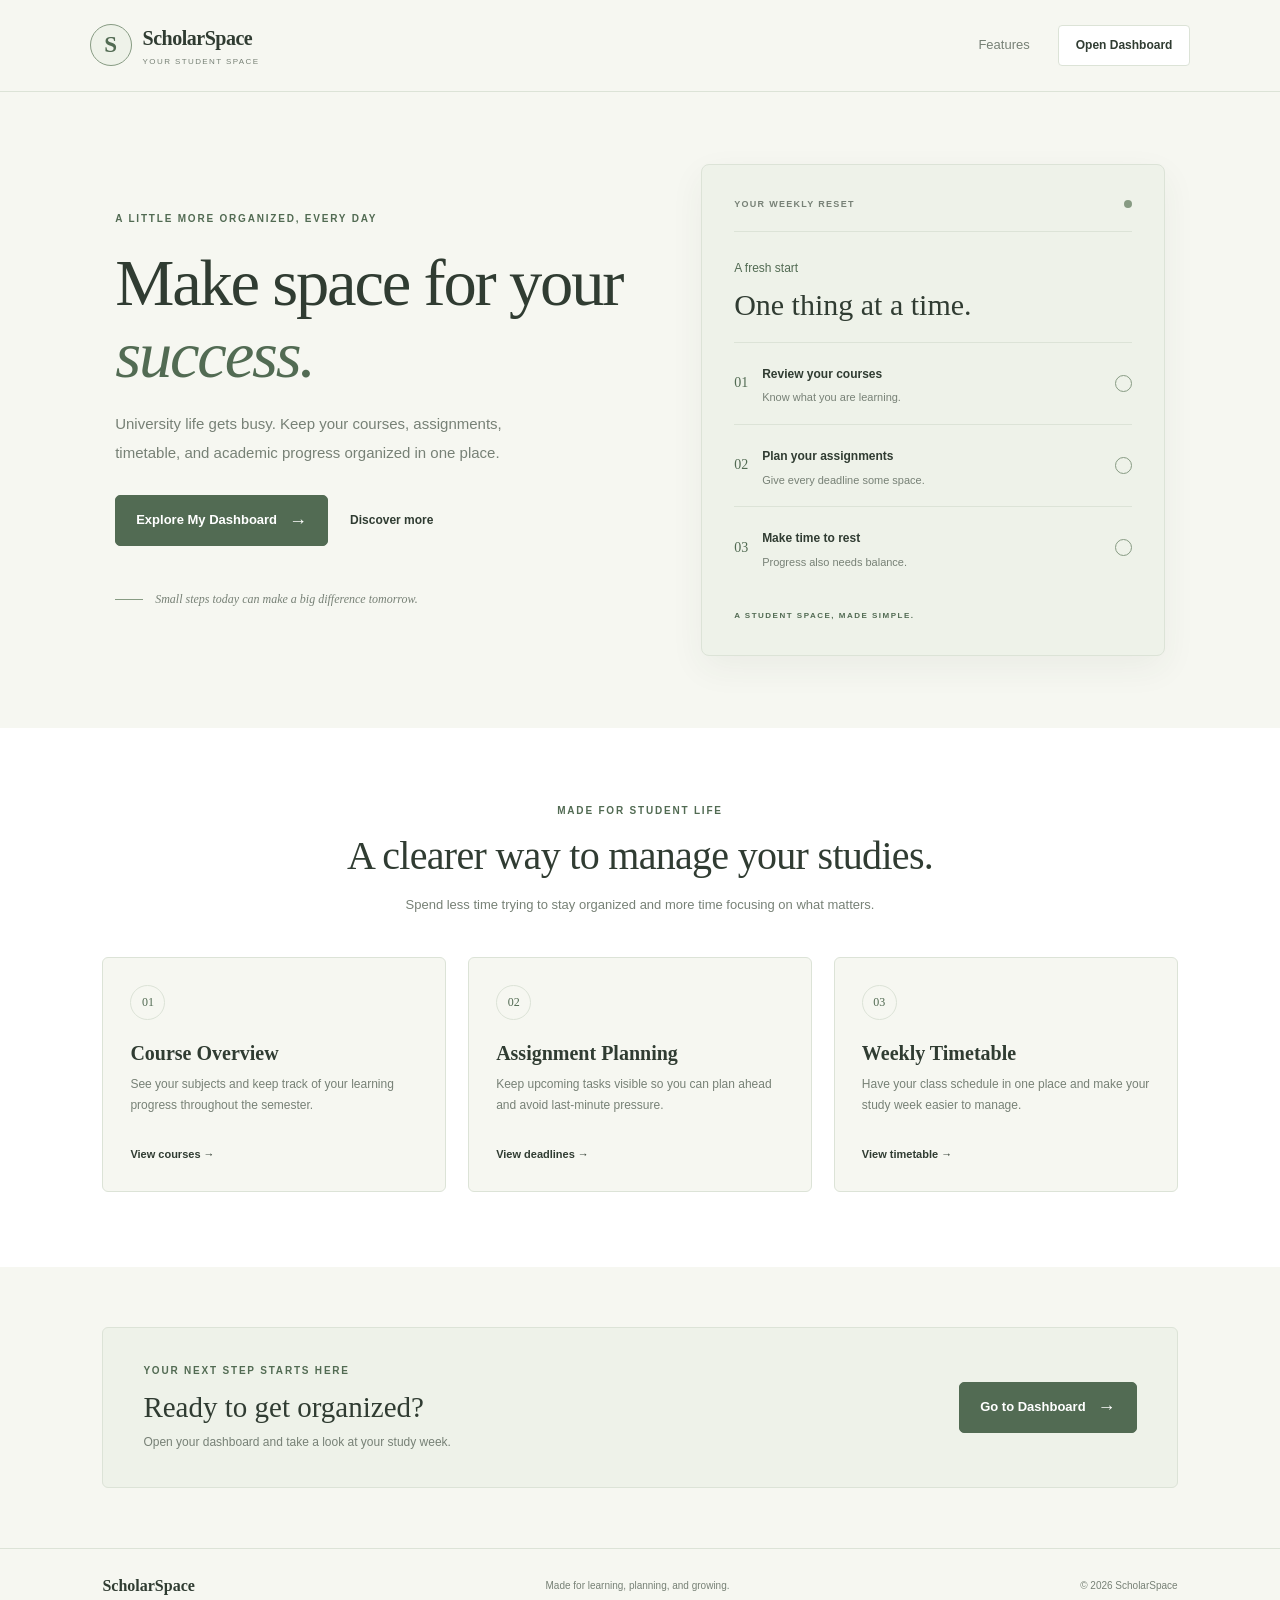
==== commit 291b1b76: "Remove HTML comments from home page" ====
--- a/index.html
+++ b/index.html
@@ -162,3 +162,4 @@
 
 </body>
 </html>
+
--- a/style.css
+++ b/style.css
@@ -1,8 +1,3 @@
-
-/* ========================================
-   SCHOLARSPACE
-   Warm cream and blush pink theme
-   ======================================== */
 
 :root {
     --cream: #F6F7F1;
@@ -143,10 +138,6 @@
     letter-spacing: 1.4px;
 }
 
-/* ========================================
-   HOME PAGE HEADER
-   ======================================== */
-
 .home-header {
     display: flex;
     align-items: center;
@@ -190,10 +181,6 @@
     background-color: var(--blush-light);
 }
 
-/* ========================================
-   HOME PAGE HERO
-   ======================================== */
-
 .home-hero {
     display: grid;
     grid-template-columns: 1.05fr 0.95fr;
@@ -268,11 +255,9 @@
     font-style: italic;
 }
 
-/* Home page decorative planning card */
-
 .hero-visual {
     padding: 32px;
-    border: 1px solid #E9D6D2;
+    border: 1px solid var(--border);
     border-radius: 8px;
     background-color: var(--blush-light);
     box-shadow: var(--shadow);
@@ -283,7 +268,7 @@
     align-items: center;
     justify-content: space-between;
     padding-bottom: 20px;
-    border-bottom: 1px solid #E8D8D5;
+    border-bottom: 1px solid var(--border);
     color: var(--muted);
     font-size: 9px;
     font-weight: 700;
@@ -319,7 +304,7 @@
     align-items: center;
     gap: 14px;
     padding: 17px 0;
-    border-top: 1px solid #E8D8D5;
+    border-top: 1px solid var(--border);
 }
 
 .task-number {
@@ -357,10 +342,6 @@
     font-weight: 700;
     letter-spacing: 1.5px;
 }
-
-/* ========================================
-   HOME PAGE FEATURES
-   ======================================== */
 
 .home-features {
     padding: 75px 8%;
@@ -447,8 +428,6 @@
     font-weight: 700;
 }
 
-/* Home page call to action */
-
 .home-cta {
     display: flex;
     align-items: center;
@@ -500,12 +479,8 @@
     font-size: 10px;
 }
 
-/* ========================================
-   DASHBOARD PAGE LAYOUT
-   ======================================== */
-
 .dashboard-page {
-    background-color: #FCF7F1;
+    background-color: var(--cream);
 }
 
 .dashboard-layout {
@@ -513,8 +488,6 @@
     grid-template-columns: 235px minmax(0, 1fr);
     min-height: 100vh;
 }
-
-/* Sidebar */
 
 .sidebar {
     display: flex;
@@ -539,7 +512,7 @@
 
 .sidebar-label {
     margin: 12px 10px 14px;
-    color: #A1928C;
+    color: var(--muted);
     font-size: 9px;
     font-weight: 700;
     letter-spacing: 1.4px;
@@ -618,7 +591,7 @@
     bottom: -24px;
     width: 65px;
     height: 65px;
-    border: 1px solid #DDBDC0;
+    border: 1px solid var(--rose);
     border-radius: 50%;
 }
 
@@ -633,8 +606,6 @@
 .back-home:hover {
     color: var(--rose-dark);
 }
-
-/* Dashboard top bar */
 
 .dashboard-main {
     min-width: 0;
@@ -648,7 +619,7 @@
     min-height: 85px;
     padding: 16px 4%;
     border-bottom: 1px solid var(--border);
-    background-color: var(--cream);
+    background-color: var(--white);
 }
 
 .breadcrumb {
@@ -699,8 +670,6 @@
     font-size: 10px;
 }
 
-/* Dashboard content */
-
 .dashboard-content {
     max-width: 1500px;
     margin: 0 auto;
@@ -733,8 +702,6 @@
 .dashboard-welcome .primary-button {
     flex-shrink: 0;
 }
-
-/* Statistics cards */
 
 .dashboard-stats {
     display: grid;
@@ -783,8 +750,6 @@
     font-size: 10px;
 }
 
-/* Dashboard section headings */
-
 .content-section {
     margin-top: 40px;
 }
@@ -813,8 +778,6 @@
     font-weight: 700;
     letter-spacing: 0.7px;
 }
-
-/* Course cards and progress bars */
 
 .courses-grid {
     display: grid;
@@ -833,7 +796,7 @@
 
 .course-card:hover {
     transform: translateY(-2px);
-    border-color: #D7B3B5;
+    border-color: var(--rose);
 }
 
 .course-card-top {
@@ -848,7 +811,7 @@
     place-items: center;
     width: 37px;
     height: 37px;
-    border: 1px solid #E7C9CA;
+    border: 1px solid var(--border);
     border-radius: 4px;
     background-color: var(--blush-light);
     color: var(--rose-dark);
@@ -858,15 +821,15 @@
 }
 
 .course-code-alt {
-    background-color: #F5E9E0;
-    border-color: #E5D3C4;
-    color: #896A57;
+    background-color: var(--cream-dark);
+    border-color: var(--border);
+    color: var(--rose-dark);
 }
 
 .course-code-deep {
-    background-color: #F0E3E3;
-    border-color: #DFC8CA;
-    color: #79555A;
+    background-color: var(--blush);
+    border-color: var(--border);
+    color: var(--rose-dark);
 }
 
 .course-status {
@@ -906,10 +869,11 @@
 }
 
 .progress-track {
+    width: 100%;
     height: 5px;
     overflow: hidden;
     border-radius: 5px;
-    background-color: #F0E7E1;
+    background-color: var(--cream-dark);
 }
 
 .progress-fill {
@@ -917,8 +881,6 @@
     border-radius: 5px;
     background-color: var(--rose);
 }
-
-/* Timetable and right column */
 
 .dashboard-lower {
     display: grid;
@@ -954,7 +916,7 @@
     align-items: center;
     gap: 13px;
     padding: 14px 0;
-    border-bottom: 1px solid #F0E6DF;
+    border-bottom: 1px solid var(--border);
 }
 
 .schedule-item:last-child {
@@ -1002,14 +964,12 @@
     gap: 18px;
 }
 
-/* Upcoming deadlines */
-
 .deadline-item {
     display: flex;
     align-items: flex-start;
     gap: 12px;
     padding: 14px 0;
-    border-bottom: 1px solid #F0E6DF;
+    border-bottom: 1px solid var(--border);
 }
 
 .deadline-item:first-child {
@@ -1038,8 +998,6 @@
     font-weight: 700;
 }
 
-/* Recent activity */
-
 .activity-panel .section-title {
     margin-bottom: 8px;
 }
@@ -1065,8 +1023,6 @@
     font-size: 9px;
 }
 
-/* Encouragement section */
-
 .encouragement-card {
     display: flex;
     align-items: center;
@@ -1074,7 +1030,7 @@
     gap: 24px;
     margin-top: 24px;
     padding: 25px 28px;
-    border: 1px solid #E8D1D1;
+    border: 1px solid var(--border);
     border-radius: 5px;
     background-color: var(--blush-light);
 }
@@ -1095,13 +1051,11 @@
 
 .encouragement-mark {
     flex-shrink: 0;
-    color: #D7B0B4;
+    color: var(--rose);
     font-family: Georgia, "Times New Roman", serif;
     font-size: 60px;
     font-style: italic;
 }
-
-/* Dashboard footer */
 
 .dashboard-footer {
     display: flex;
@@ -1125,9 +1079,170 @@
     font-size: 10px;
 }
 
-/* ========================================
-   RESPONSIVE DESIGN
-   ======================================== */
+.analytics-section {
+    margin-top: 28px;
+}
+
+.analytics-grid {
+    display: grid;
+    grid-template-columns: minmax(0, 1.2fr) minmax(0, 1fr);
+    gap: 22px;
+}
+
+.chart-panel {
+    min-width: 0;
+    padding: 24px;
+    background-color: var(--white);
+    border: 1px solid var(--border);
+    border-radius: 14px;
+    box-shadow: var(--shadow);
+}
+
+.chart-heading {
+    display: flex;
+    justify-content: space-between;
+    align-items: flex-start;
+    gap: 12px;
+    margin-bottom: 25px;
+}
+
+.chart-heading h3 {
+    margin: 0;
+    color: var(--brown);
+    font-size: 16px;
+}
+
+.chart-heading p {
+    margin: 7px 0 0;
+    color: var(--muted);
+    font-size: 12px;
+}
+
+.chart-total {
+    color: var(--rose-dark);
+    font-size: 15px;
+    font-weight: 700;
+    white-space: nowrap;
+}
+
+.study-chart {
+    display: grid;
+    grid-template-columns: repeat(7, minmax(0, 1fr));
+    align-items: end;
+    gap: 12px;
+    min-height: 190px;
+    padding-top: 10px;
+}
+
+.bar-column {
+    display: flex;
+    flex-direction: column;
+    align-items: center;
+    justify-content: flex-end;
+    gap: 10px;
+    min-width: 0;
+}
+
+.bar-track {
+    display: flex;
+    align-items: flex-end;
+    justify-content: center;
+    width: 100%;
+    height: 145px;
+    overflow: hidden;
+    border-radius: 7px 7px 3px 3px;
+    background-color: var(--blush-light);
+}
+
+.bar-fill {
+    width: 65%;
+    min-height: 4px;
+    border-radius: 6px 6px 2px 2px;
+    background: linear-gradient(to top, var(--rose-dark), #A7B99F);
+    transition: height 0.3s ease;
+}
+
+.bar-fill:hover {
+    background: #405A43;
+}
+
+.bar-day {
+    color: var(--muted);
+    font-size: 11px;
+    font-weight: 500;
+}
+
+.chart-note {
+    margin: 18px 0 0;
+    padding-top: 14px;
+    border-top: 1px solid var(--cream-dark);
+    color: var(--muted);
+    font-size: 11px;
+}
+
+.course-chart-list {
+    display: flex;
+    flex-direction: column;
+    gap: 21px;
+}
+
+.course-chart-item {
+    display: flex;
+    flex-direction: column;
+    gap: 9px;
+}
+
+.course-chart-label {
+    display: flex;
+    justify-content: space-between;
+    align-items: center;
+    gap: 12px;
+    font-size: 12px;
+}
+
+.course-chart-label span {
+    color: #596459;
+}
+
+.course-chart-label strong {
+    color: var(--rose-dark);
+    font-size: 12px;
+}
+
+.course-chart-item .progress-track {
+    width: 100%;
+    height: 8px;
+    overflow: hidden;
+    border-radius: 20px;
+    background-color: var(--cream-dark);
+}
+
+.course-chart-item .progress-fill {
+    height: 100%;
+    border-radius: 20px;
+    background: linear-gradient(to right, #A7B99F, var(--rose-dark));
+}
+
+.chart-summary {
+    display: flex;
+    align-items: center;
+    gap: 14px;
+    margin-top: 26px;
+    padding: 16px;
+    border: 1px solid var(--border);
+    border-radius: 10px;
+    background-color: var(--blush-light);
+}
+
+.chart-summary strong {
+    color: var(--rose-dark);
+    font-size: 26px;
+}
+
+.chart-summary span {
+    color: var(--muted);
+    font-size: 11px;
+}
 
 @media (max-width: 1150px) {
     .dashboard-layout {
@@ -1155,6 +1270,12 @@
     .home-hero {
         padding-right: 7%;
         padding-left: 7%;
+    }
+}
+
+@media (max-width: 900px) {
+    .analytics-grid {
+        grid-template-columns: 1fr;
     }
 }
 
@@ -1398,6 +1519,30 @@
         flex-direction: column;
         gap: 6px;
     }
+
+    .chart-panel {
+        padding: 16px;
+    }
+
+    .study-chart {
+        gap: 6px;
+    }
+
+    .bar-day {
+        font-size: 9px;
+    }
+
+    .chart-heading h3 {
+        font-size: 14px;
+    }
+
+    .chart-total {
+        font-size: 13px;
+    }
+
+    .course-chart-label {
+        font-size: 11px;
+    }
 }
 
 @media (max-width: 360px) {
@@ -1421,4 +1566,16 @@
     .section-title h2 {
         font-size: 22px;
     }
-}
+
+    .study-chart {
+        gap: 4px;
+    }
+
+    .bar-day {
+        font-size: 8px;
+    }
+
+    .chart-heading {
+        flex-wrap: wrap;
+    }
+}
